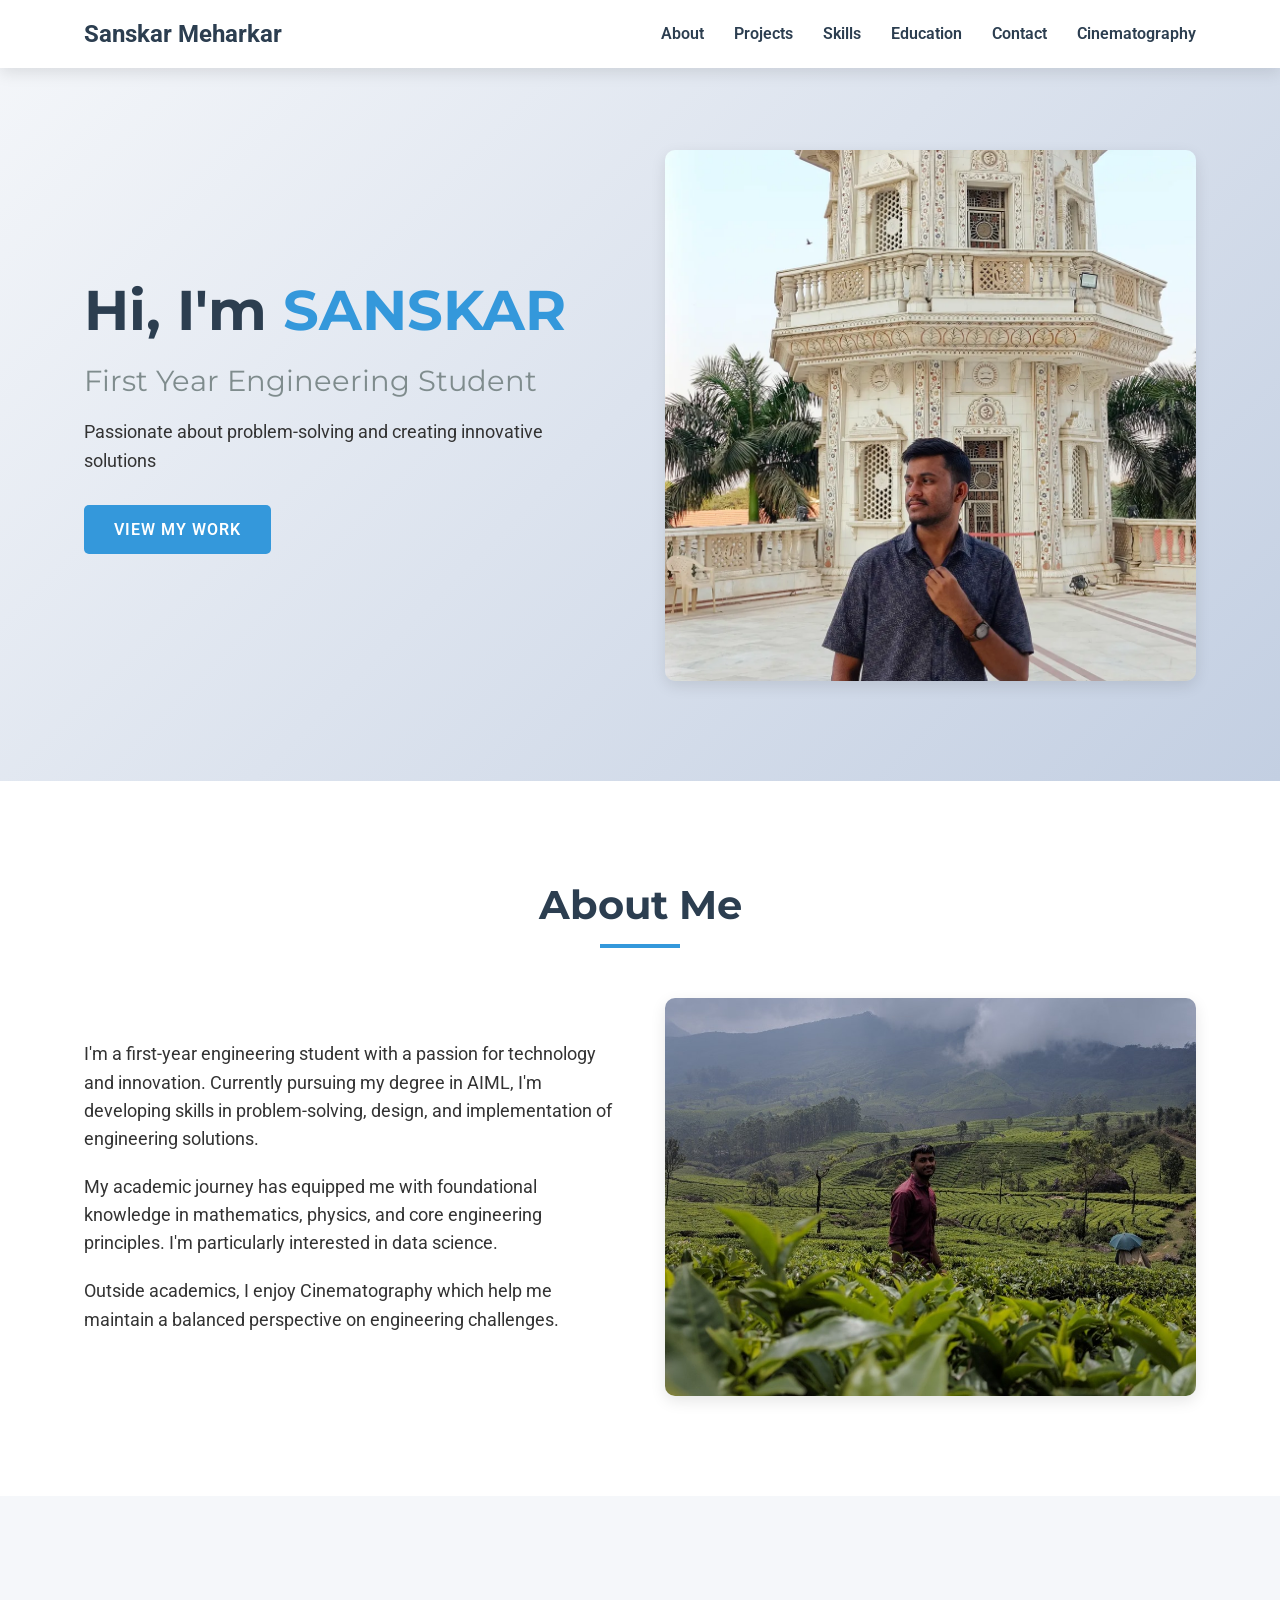
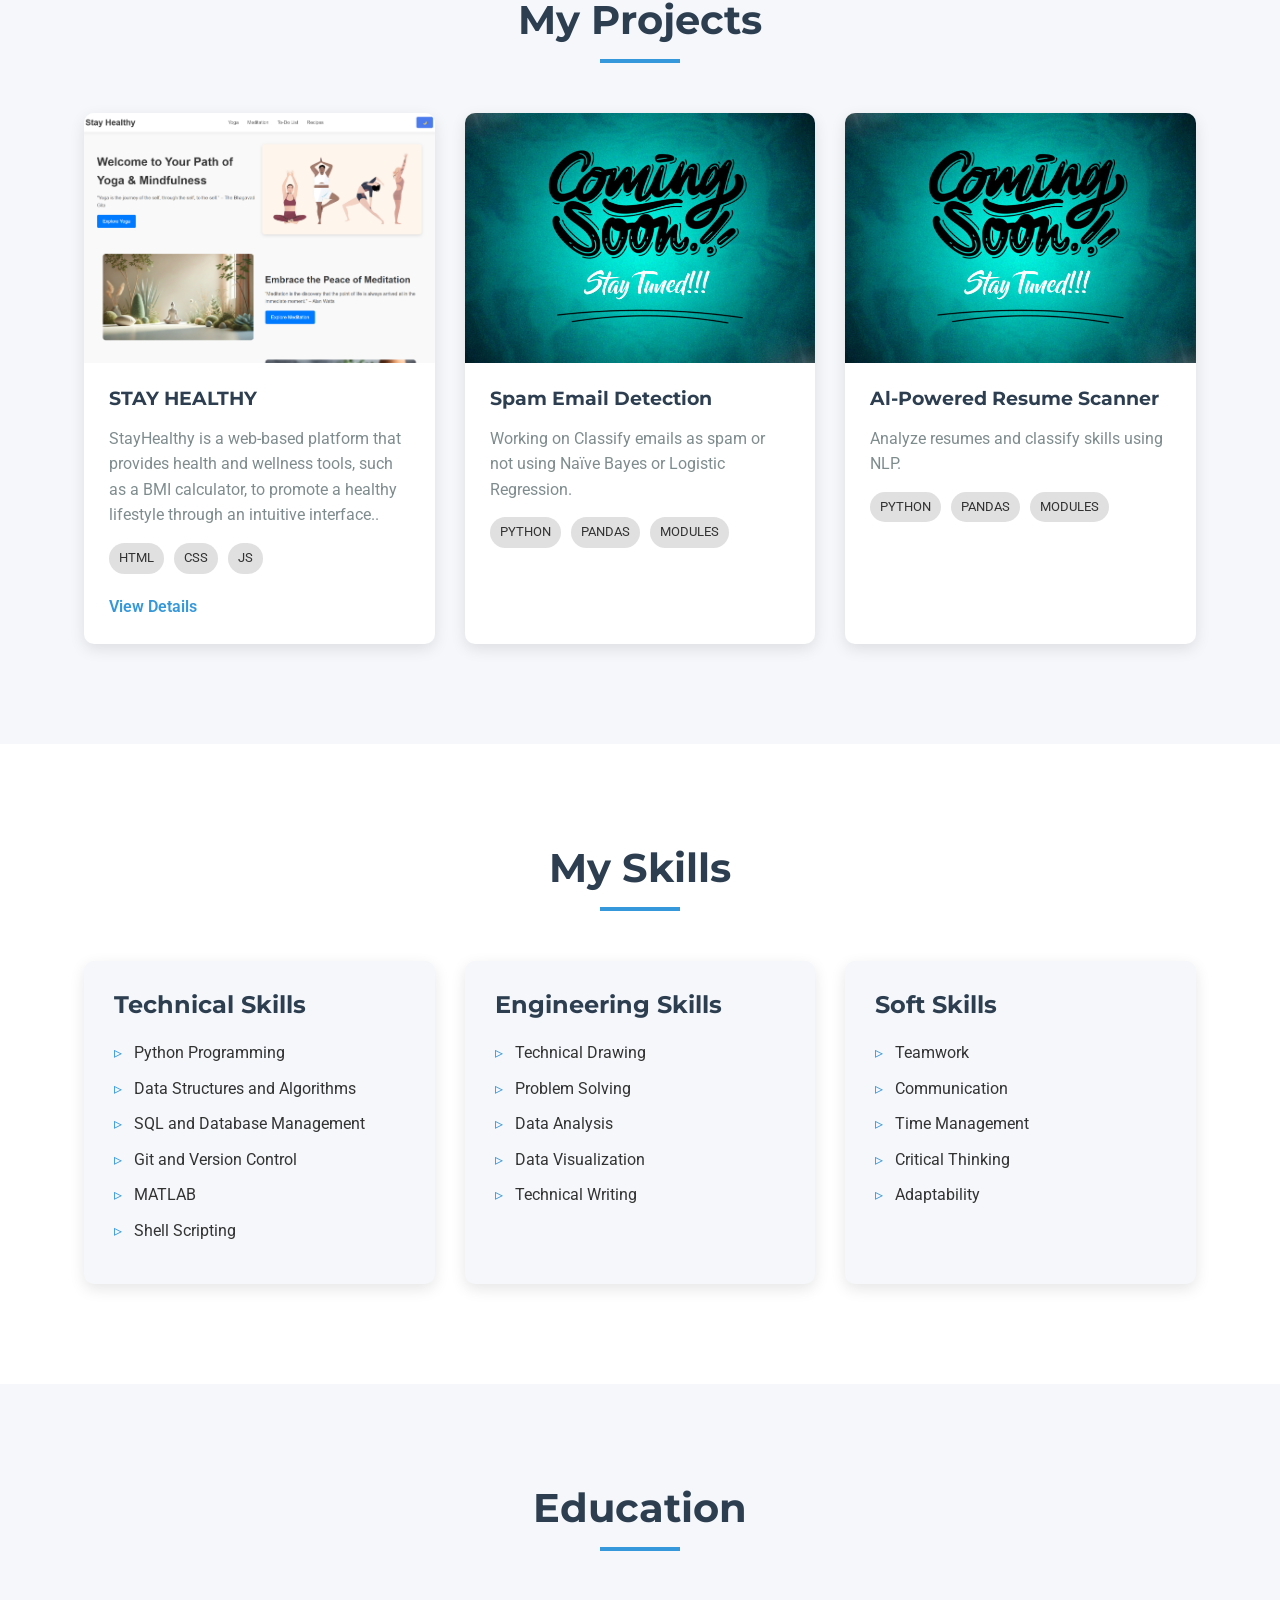
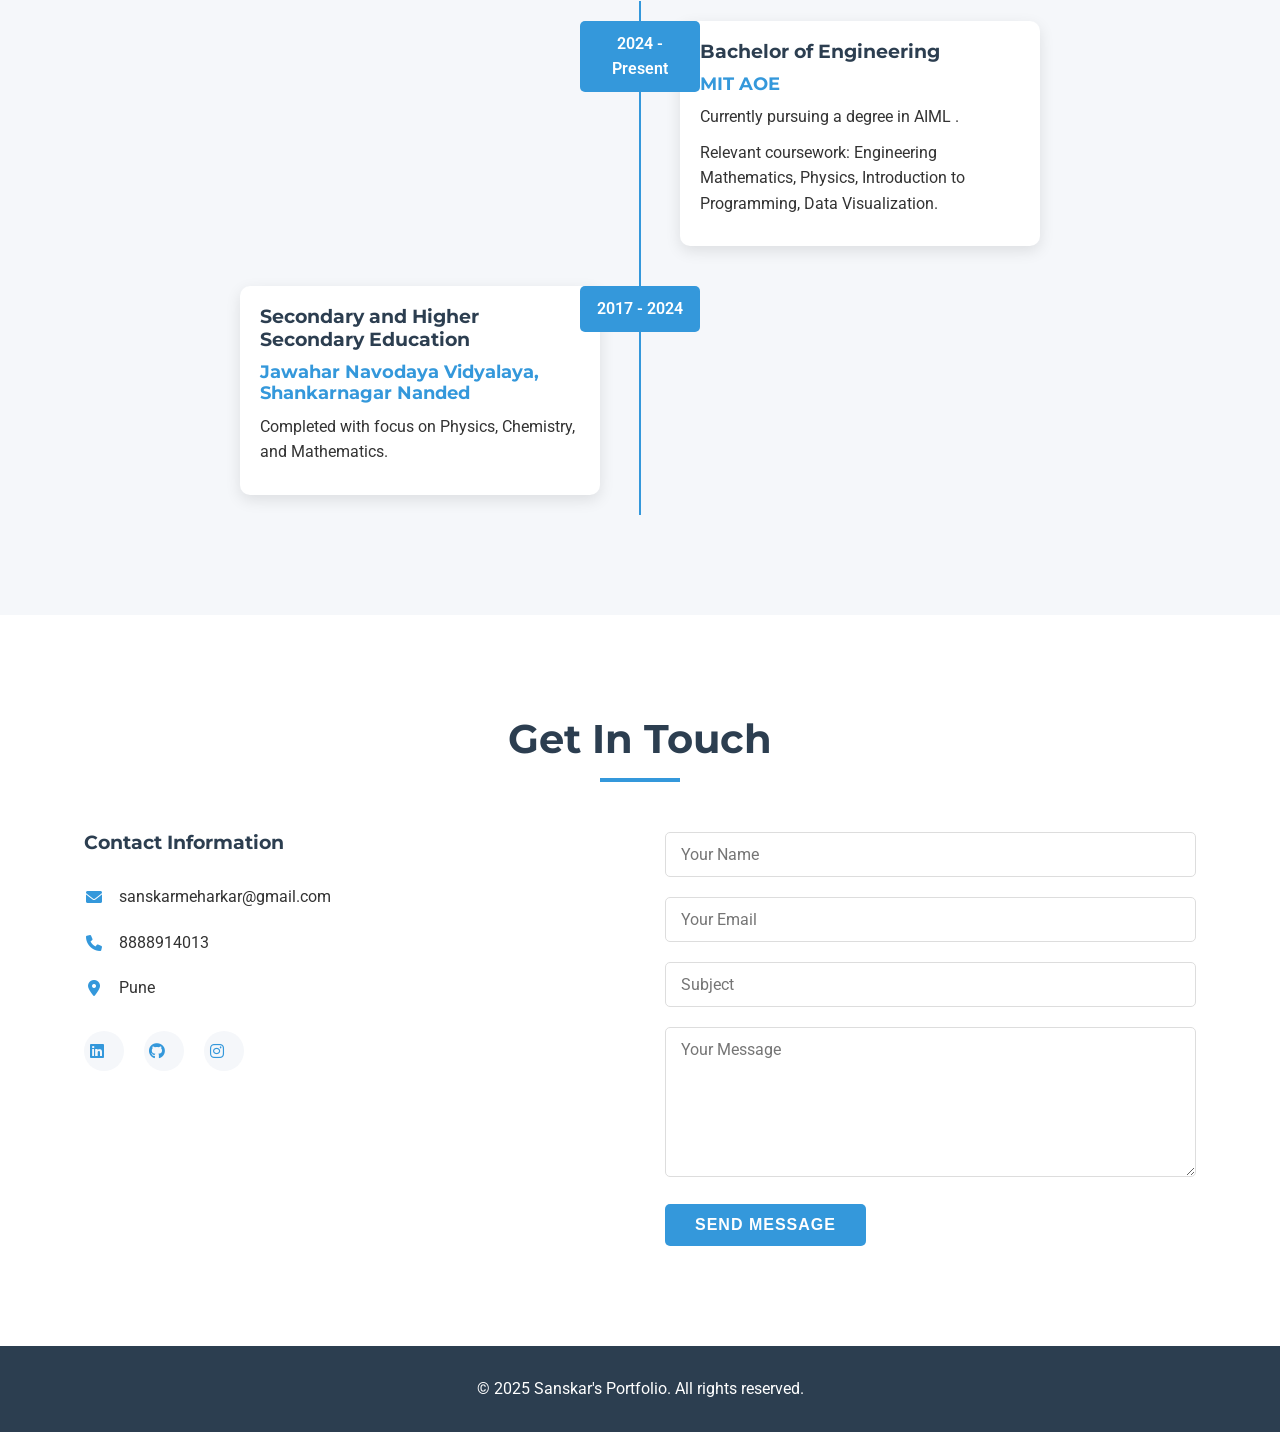
==== index.html @ 276e83aa "Add files via upload" ====
<!DOCTYPE html>
<html lang="en">
<head>
  <meta charset="UTF-8">
  <meta name="viewport" content="width=device-width, initial-scale=1.0">
  <title>Engineering Portfolio</title>
  <link rel="stylesheet" href="styles.css">
  <link href="https://fonts.googleapis.com/css2?family=Montserrat:wght@400;600;700&family=Roboto:wght@300;400;500&display=swap" rel="stylesheet">
  <link rel="stylesheet" href="https://cdnjs.cloudflare.com/ajax/libs/font-awesome/6.0.0-beta3/css/all.min.css">
</head>
<body>
  <!-- Navigation -->
  <nav>
    <div class="container">
      <a href="#" class="logo">Sanskar Meharkar</a>
      <ul class="nav-links">
        <li><a href="#about">About</a></li>
        <li><a href="#projects">Projects</a></li>
        <li><a href="#skills">Skills</a></li>
        <li><a href="#education">Education</a></li>
        <li><a href="#contact">Contact</a></li>
        <li><a href="cinematic.html">Cinematography</a></li>
      </ul>
      <div class="hamburger">
        <i class="fas fa-bars"></i>
      </div>
    </div>
  </nav>

  <!-- Hero Section -->
  <section class="hero">
    <div class="container">
      <div class="hero-content">
        <h1>Hi, I'm <span class="highlight">SANSKAR</span></h1>
        <h2>First Year Engineering Student</h2>
        <p>Passionate about problem-solving and creating innovative solutions</p>
        <a href="#projects" class="btn">View My Work</a>
      </div>
      <div class="hero-image">
        <img src="image\sanskar.webp" alt="Engineering student">
      </div>
    </div>
  </section>

  <!-- About Section -->
  <section id="about" class="about">
    <div class="container">
      <h2 class="section-title">About Me</h2>
      <div class="about-content">
        <div class="about-text">
          <p>I'm a first-year engineering student with a passion for technology and innovation. Currently pursuing my degree in AIML, I'm developing skills in problem-solving, design, and implementation of engineering solutions.</p>
          <p>My academic journey has equipped me with foundational knowledge in mathematics, physics, and core engineering principles. I'm particularly interested in data science.</p>
          <p>Outside academics, I enjoy Cinematography which help me maintain a balanced perspective on engineering challenges.</p>
        </div>
        <div class="about-image">
          <img src="image\WhatsApp Image 2025-03-27 at 23.03.26_1d27948b.jpg" alt="About me">
        </div>
      </div>
    </div>
  </section>

  <!-- Projects Section -->
  <section id="projects" class="projects">
    <div class="container">
      <h2 class="section-title">My Projects</h2>
      <div class="projects-grid">
        <!-- Project 1 -->
        <div class="project-card">
          <div class="project-image">
            <img src="image\stayhealthy.png" alt="Project 1">
          </div>
          <div class="project-info">
            <h3>STAY HEALTHY</h3>
            <p>StayHealthy is a web-based platform that provides health and wellness tools, such as a BMI calculator, to promote a healthy lifestyle through an intuitive interface..</p>
            <div class="project-tags">
              <span>HTML</span>
              <span>CSS</span>
              <span>JS</span>
            </div>
            <a href="https://stayhealthy-1aw.pages.dev/" class="project-link">View Details</a>
          </div>
        </div>

        <!-- Project 2 -->
        <div class="project-card">
          <div class="project-image">
            <img src="image/coomingsoon.png" alt="Project 2">
          </div>
          <div class="project-info">
            <h3>Spam Email Detection</h3>
            <p>Working on Classify emails as spam or not using Naïve Bayes or Logistic Regression.</p>
            <div class="project-tags">
              <span>PYTHON</span>
              <span>PANDAS</span>
              <span>MODULES</span>
            </div>
            <!-- <a href="#" class="project-link">View Details</a> -->
          </div>
        </div>

        <!-- Project 3 -->
        <div class="project-card">
          <div class="project-image">
            <img src="image/coomingsoon.png" alt="Project 3">
          </div>
          <div class="project-info">
            <h3>Al-Powered Resume Scanner</h3>
            <p>Analyze resumes and classify skills using NLP.</p>
            <div class="project-tags">
              <span>PYTHON</span>
              <span>PANDAS</span>
              <span>MODULES</span>
            </div>
            <!-- <a href="#" class="project-link">View Details</a> -->
          </div>
        </div>
      </div>
    </div>
  </section>

  <!-- Skills Section -->
  <section id="skills" class="skills">
    <div class="container">
      <h2 class="section-title">My Skills</h2>
      <div class="skills-container">
        <div class="skill-category">
          <h3>Technical Skills</h3>
          <ul>
            <li>Python Programming </li>
            <li>Data Structures and Algorithms</li>
            <li>SQL and Database Management</li>
            <li>Git and Version Control</li>
            <li>MATLAB</li>
            <li>Shell Scripting</li>
          </ul>
        </div>
        <div class="skill-category">
          <h3>Engineering Skills</h3>
          <ul>
            <li>Technical Drawing</li>
            <li>Problem Solving</li>
            <li>Data Analysis</li>
            <li>Data Visualization</li>
            <li>Technical Writing</li>
          </ul>
        </div>
        <div class="skill-category">
          <h3>Soft Skills</h3>
          <ul>
            <li>Teamwork</li>
            <li>Communication</li>
            <li>Time Management</li>
            <li>Critical Thinking</li>
            <li>Adaptability</li>
          </ul>
        </div>
      </div>
    </div>
  </section>

  <!-- Education Section -->
  <section id="education" class="education">
    <div class="container">
      <h2 class="section-title">Education</h2>
      <div class="timeline">
        <div class="timeline-item">
          <div class="timeline-date">2024 - Present</div>
          <div class="timeline-content">
            <h3>Bachelor of Engineering</h3>
            <h4>MIT AOE </h4>
            <p>Currently pursuing a degree in AIML .</p>
            <p>Relevant coursework: Engineering Mathematics, Physics, Introduction to Programming, Data Visualization.</p>
          </div>
        </div>
        <div class="timeline-item">
          <div class="timeline-date">2017 - 2024</div>
          <div class="timeline-content">
            <h3>Secondary and Higher Secondary Education</h3>
            <h4>Jawahar Navodaya Vidyalaya, Shankarnagar Nanded</h4>
            <p>Completed with focus on Physics, Chemistry, and Mathematics.</p>
            
          </div>
        </div>
      </div>
    </div>
  </section>

  <!-- Contact Section -->
  <section id="contact" class="contact">
    <div class="container">
      <h2 class="section-title">Get In Touch</h2>
      <div class="contact-content">
        <div class="contact-info">
          <h3>Contact Information</h3>
          <p><i class="fas fa-envelope"></i> sanskarmeharkar@gmail.com</p>
          <p><i class="fas fa-phone"></i> 8888914013</p>
          <p><i class="fas fa-map-marker-alt"></i> Pune</p>
          <div class="social-links">
            <a href="https://www.linkedin.com/in/sanskar-meharkar-02475b344/"><i class="fab fa-linkedin"></i></a>
            <a href="https://github.com/Sanskarmeharkar"><i class="fab fa-github"></i></a>
            <a href="https://www.instagram.com/srmeharkar/"><i class="fab fa-instagram"></i></a>
          </div>
        </div>
        <form class="contact-form">
          <div class="form-group">
            <input type="text" placeholder="Your Name" required>
          </div>
          <div class="form-group">
            <input type="email" placeholder="Your Email" required>
          </div>
          <div class="form-group">
            <input type="text" placeholder="Subject">
          </div>
          <div class="form-group">
            <textarea placeholder="Your Message" required></textarea>
          </div>
          <button type="submit" class="btn">Send Message</button>
        </form>
      </div>
    </div>
  </section>

  <!-- Footer -->
  <footer>
    <div class="container">
      <p>&copy; 2025 Sanskar's Portfolio. All rights reserved.</p>
    </div>
  </footer>

  <!-- Scripts -->
  <script>
    // Mobile menu toggle
    const hamburger = document.querySelector('.hamburger');
    const navLinks = document.querySelector('.nav-links');
    
    hamburger.addEventListener('click', () => {
      navLinks.classList.toggle('active');
    });

    // Smooth scrolling for navigation links
    document.querySelectorAll('a[href^="#"]').forEach(anchor => {
      anchor.addEventListener('click', function(e) {
        e.preventDefault();
        document.querySelector(this.getAttribute('href')).scrollIntoView({
          behavior: 'smooth'
        });
        navLinks.classList.remove('active');
      });
    });
  </script>
</body>
</html>
---- styles.css ----
/* General Styles */
:root {
    --primary-color: #3498db;
    --secondary-color: #2c3e50;
    --accent-color: #e74c3c;
    --light-color: #ecf0f1;
    --dark-color: #2c3e50;
    --text-color: #333;
    --text-light: #7f8c8d;
    --shadow: 0 5px 15px rgba(0, 0, 0, 0.1);
    --transition: all 0.3s ease;
  }
  
  * {
    margin: 0;
    padding: 0;
    box-sizing: border-box;
  }
  
  body {
    font-family: 'Roboto', sans-serif;
    line-height: 1.6;
    color: var(--text-color);
    background-color: #f9f9f9;
  }
  
  h1, h2, h3, h4 {
    font-family: 'Montserrat', sans-serif;
    font-weight: 700;
    line-height: 1.2;
  }
  
  a {
    text-decoration: none;
    color: var(--primary-color);
    transition: var(--transition);
  }
  
  a:hover {
    color: var(--accent-color);
  }
  
  img {
    max-width: 100%;
    height: auto;
  }
  
  ul {
    list-style: none;
  }
  
  .container {
    width: 90%;
    max-width: 1200px;
    margin: 0 auto;
    padding: 0 20px;
  }
  
  .section-title {
    text-align: center;
    margin-bottom: 50px;
    font-size: 2.5rem;
    color: var(--secondary-color);
    position: relative;
  }
  
  .section-title::after {
    content: '';
    display: block;
    width: 80px;
    height: 4px;
    background: var(--primary-color);
    margin: 15px auto;
  }
  
  .btn {
    display: inline-block;
    padding: 12px 30px;
    background: var(--primary-color);
    color: white;
    border: none;
    border-radius: 5px;
    cursor: pointer;
    font-size: 1rem;
    font-weight: 600;
    transition: var(--transition);
    text-transform: uppercase;
    letter-spacing: 1px;
  }
  
  .btn:hover {
    background: var(--accent-color);
    transform: translateY(-3px);
    box-shadow: var(--shadow);
  }
  
  .highlight {
    color: var(--primary-color);
  }
  
  /* Navigation */
  nav {
    background: white;
    box-shadow: var(--shadow);
    position: fixed;
    width: 100%;
    top: 0;
    z-index: 1000;
    padding: 15px 0;
  }
  
  nav .container {
    display: flex;
    justify-content: space-between;
    align-items: center;
  }
  
  .logo {
    font-size: 1.5rem;
    font-weight: 700;
    color: var(--secondary-color);
  }
  
  .nav-links {
    display: flex;
  }
  
  .nav-links li {
    margin-left: 30px;
  }
  
  .nav-links a {
    color: var(--dark-color);
    font-weight: 600;
    position: relative;
  }
  
  .nav-links a::after {
    content: '';
    position: absolute;
    width: 0;
    height: 2px;
    background: var(--primary-color);
    bottom: -5px;
    left: 0;
    transition: var(--transition);
  }
  
  .nav-links a:hover::after {
    width: 100%;
  }
  
  .hamburger {
    display: none;
    cursor: pointer;
    font-size: 1.5rem;
  }
  
  /* Hero Section */
  .hero {
    padding: 150px 0 100px;
    background: linear-gradient(135deg, #f5f7fa 0%, #c3cfe2 100%);
  }
  
  .hero .container {
    display: flex;
    align-items: center;
    justify-content: space-between;
  }
  
  .hero-content {
    flex: 1;
    padding-right: 50px;
  }
  
  .hero-content h1 {
    font-size: 3.5rem;
    margin-bottom: 20px;
    color: var(--secondary-color);
  }
  
  .hero-content h2 {
    font-size: 1.8rem;
    font-weight: 400;
    margin-bottom: 20px;
    color: var(--text-light);
  }
  
  .hero-content p {
    margin-bottom: 30px;
    font-size: 1.1rem;
  }
  
  .hero-image {
    flex: 1;
    border-radius: 10px;
    overflow: hidden;
    box-shadow: var(--shadow);
  }
  
  .hero-image img {
    width: 100%;
    height: auto;
    display: block;
  }
  
  /* About Section */
  .about {
    padding: 100px 0;
    background: white;
  }
  
  .about-content {
    display: flex;
    align-items: center;
    gap: 50px;
  }
  
  .about-text {
    flex: 1;
  }
  
  .about-text p {
    margin-bottom: 20px;
    font-size: 1.1rem;
  }
  
  .about-image {
    flex: 1;
    border-radius: 10px;
    overflow: hidden;
    box-shadow: var(--shadow);
  }
  
  .about-image img {
    width: 100%;
    height: auto;
    display: block;
  }
  
  /* Projects Section */
  .projects {
    padding: 100px 0;
    background: #f5f7fa;
  }
  
  .projects-grid {
    display: grid;
    grid-template-columns: repeat(auto-fill, minmax(350px, 1fr));
    gap: 30px;
  }
  
  .project-card {
    background: white;
    border-radius: 10px;
    overflow: hidden;
    box-shadow: var(--shadow);
    transition: var(--transition);
  }
  
  .project-card:hover {
    transform: translateY(-10px);
    box-shadow: 0 15px 30px rgba(0, 0, 0, 0.2);
  }
  
  .project-image {
    height: 250px;
    overflow: hidden;
  }
  
  .project-image img {
    width: 100%;
    height: 100%;
    object-fit: cover;
    transition: var(--transition);
  }
  
  .project-card:hover .project-image img {
    transform: scale(1.1);
  }
  
  .project-info {
    padding: 25px;
  }
  
  .project-info h3 {
    margin-bottom: 15px;
    color: var(--secondary-color);
  }
  
  .project-info p {
    margin-bottom: 15px;
    color: var(--text-light);
  }
  
  .project-tags {
    display: flex;
    flex-wrap: wrap;
    gap: 10px;
    margin-bottom: 20px;
  }
  
  .project-tags span {
    background: #e0e0e0;
    padding: 5px 10px;
    border-radius: 20px;
    font-size: 0.8rem;
    color: var(--text-color);
  }
  
  .project-link {
    display: inline-block;
    font-weight: 600;
    position: relative;
  }
  
  .project-link::after {
    content: '';
    position: absolute;
    width: 0;
    height: 2px;
    background: var(--primary-color);
    bottom: -5px;
    left: 0;
    transition: var(--transition);
  }
  
  .project-link:hover::after {
    width: 100%;
  }
  
  /* Skills Section */
  .skills {
    padding: 100px 0;
    background: white;
  }
  
  .skills-container {
    display: grid;
    grid-template-columns: repeat(auto-fit, minmax(300px, 1fr));
    gap: 30px;
  }
  
  .skill-category {
    background: #f5f7fa;
    padding: 30px;
    border-radius: 10px;
    box-shadow: var(--shadow);
  }
  
  .skill-category h3 {
    margin-bottom: 20px;
    color: var(--secondary-color);
    font-size: 1.5rem;
  }
  
  .skill-category ul li {
    margin-bottom: 10px;
    padding-left: 20px;
    position: relative;
  }
  
  .skill-category ul li::before {
    content: '▹';
    position: absolute;
    left: 0;
    color: var(--primary-color);
  }
  
  /* Education Section */
  .education {
    padding: 100px 0;
    background: #f5f7fa;
  }
  
  .timeline {
    position: relative;
    max-width: 800px;
    margin: 0 auto;
  }
  
  .timeline::before {
    content: '';
    position: absolute;
    width: 2px;
    background: var(--primary-color);
    top: 0;
    bottom: 0;
    left: 50%;
    margin-left: -1px;
  }
  
  .timeline-item {
    padding: 20px 0;
    position: relative;
  }
  
  .timeline-date {
    width: 120px;
    background: var(--primary-color);
    color: white;
    padding: 10px;
    border-radius: 5px;
    text-align: center;
    position: absolute;
    left: 50%;
    margin-left: -60px;
    top: 20px;
    font-weight: 600;
  }
  
  .timeline-content {
    width: calc(50% - 40px);
    padding: 20px;
    background: white;
    border-radius: 10px;
    box-shadow: var(--shadow);
  }
  
  .timeline-item:nth-child(odd) .timeline-content {
    margin-left: calc(50% + 40px);
  }
  
  .timeline-item:nth-child(even) .timeline-content {
    margin-right: calc(50% + 40px);
  }
  
  .timeline-content h3 {
    margin-bottom: 10px;
    color: var(--secondary-color);
  }
  
  .timeline-content h4 {
    margin-bottom: 10px;
    color: var(--primary-color);
    font-size: 1.1rem;
  }
  
  .timeline-content p {
    margin-bottom: 10px;
  }
  
  /* Contact Section */
  .contact {
    padding: 100px 0;
    background: white;
  }
  
  .contact-content {
    display: flex;
    gap: 50px;
  }
  
  .contact-info {
    flex: 1;
  }
  
  .contact-info h3 {
    margin-bottom: 30px;
    color: var(--secondary-color);
  }
  
  .contact-info p {
    margin-bottom: 20px;
    display: flex;
    align-items: center;
  }
  
  .contact-info i {
    margin-right: 15px;
    color: var(--primary-color);
    width: 20px;
    text-align: center;
  }
  
  .social-links {
    display: flex;
    gap: 20px;
    margin-top: 30px;
  }
  
  .social-links a {
    display: flex;
    align-items: center;
    justify-content: center;
    width: 40px;
    height: 40px;
    background: #f5f7fa;
    border-radius: 50%;
    color: var(--secondary-color);
    transition: var(--transition);
  }
  
  .social-links a:hover {
    background: var(--primary-color);
    color: white;
  }
  
  .contact-form {
    flex: 1;
  }
  
  .form-group {
    margin-bottom: 20px;
  }
  
  .form-group input,
  .form-group textarea {
    width: 100%;
    padding: 12px 15px;
    border: 1px solid #ddd;
    border-radius: 5px;
    font-family: 'Roboto', sans-serif;
    font-size: 1rem;
    transition: var(--transition);
  }
  
  .form-group input:focus,
  .form-group textarea:focus {
    outline: none;
    border-color: var(--primary-color);
    box-shadow: 0 0 0 2px rgba(52, 152, 219, 0.2);
  }
  
  .form-group textarea {
    min-height: 150px;
    resize: vertical;
  }
  
  /* Footer */
  footer {
    background: var(--secondary-color);
    color: white;
    padding: 30px 0;
    text-align: center;
  }
  
  /* Responsive Styles */
  @media (max-width: 992px) {
    .hero .container {
      flex-direction: column;
      text-align: center;
    }
    
    .hero-content {
      padding-right: 0;
      margin-bottom: 50px;
    }
    
    .about-content {
      flex-direction: column;
    }
    
    .contact-content {
      flex-direction: column;
    }
    
    .timeline::before {
      left: 30px;
    }
    
    .timeline-date {
      left: 30px;
      margin-left: 0;
    }
    
    .timeline-content {
      width: calc(100% - 90px);
      margin-left: 90px !important;
    }
  }
  
  @media (max-width: 768px) {
    .nav-links {
      position: fixed;
      top: 80px;
      left: -100%;
      width: 100%;
      height: calc(100vh - 80px);
      background: white;
      flex-direction: column;
      align-items: center;
      justify-content: center;
      transition: var(--transition);
    }
    
    .nav-links.active {
      left: 0;
    }
    
    .nav-links li {
      margin: 15px 0;
    }
    
    .hamburger {
      display: block;
    }
    
    .section-title {
      font-size: 2rem;
    }
    
    .hero-content h1 {
      font-size: 2.5rem;
    }
    
    .hero-content h2 {
      font-size: 1.5rem;
    }
    
    .projects-grid {
      grid-template-columns: 1fr;
    }
    
    .skills-container {
      grid-template-columns: 1fr;
    }
  }
  
  @media (max-width: 576px) {
    .hero-content h1 {
      font-size: 2rem;
    }
    
    .hero-content h2 {
      font-size: 1.2rem;
    }
    
    .btn {
      padding: 10px 20px;
    }
  }
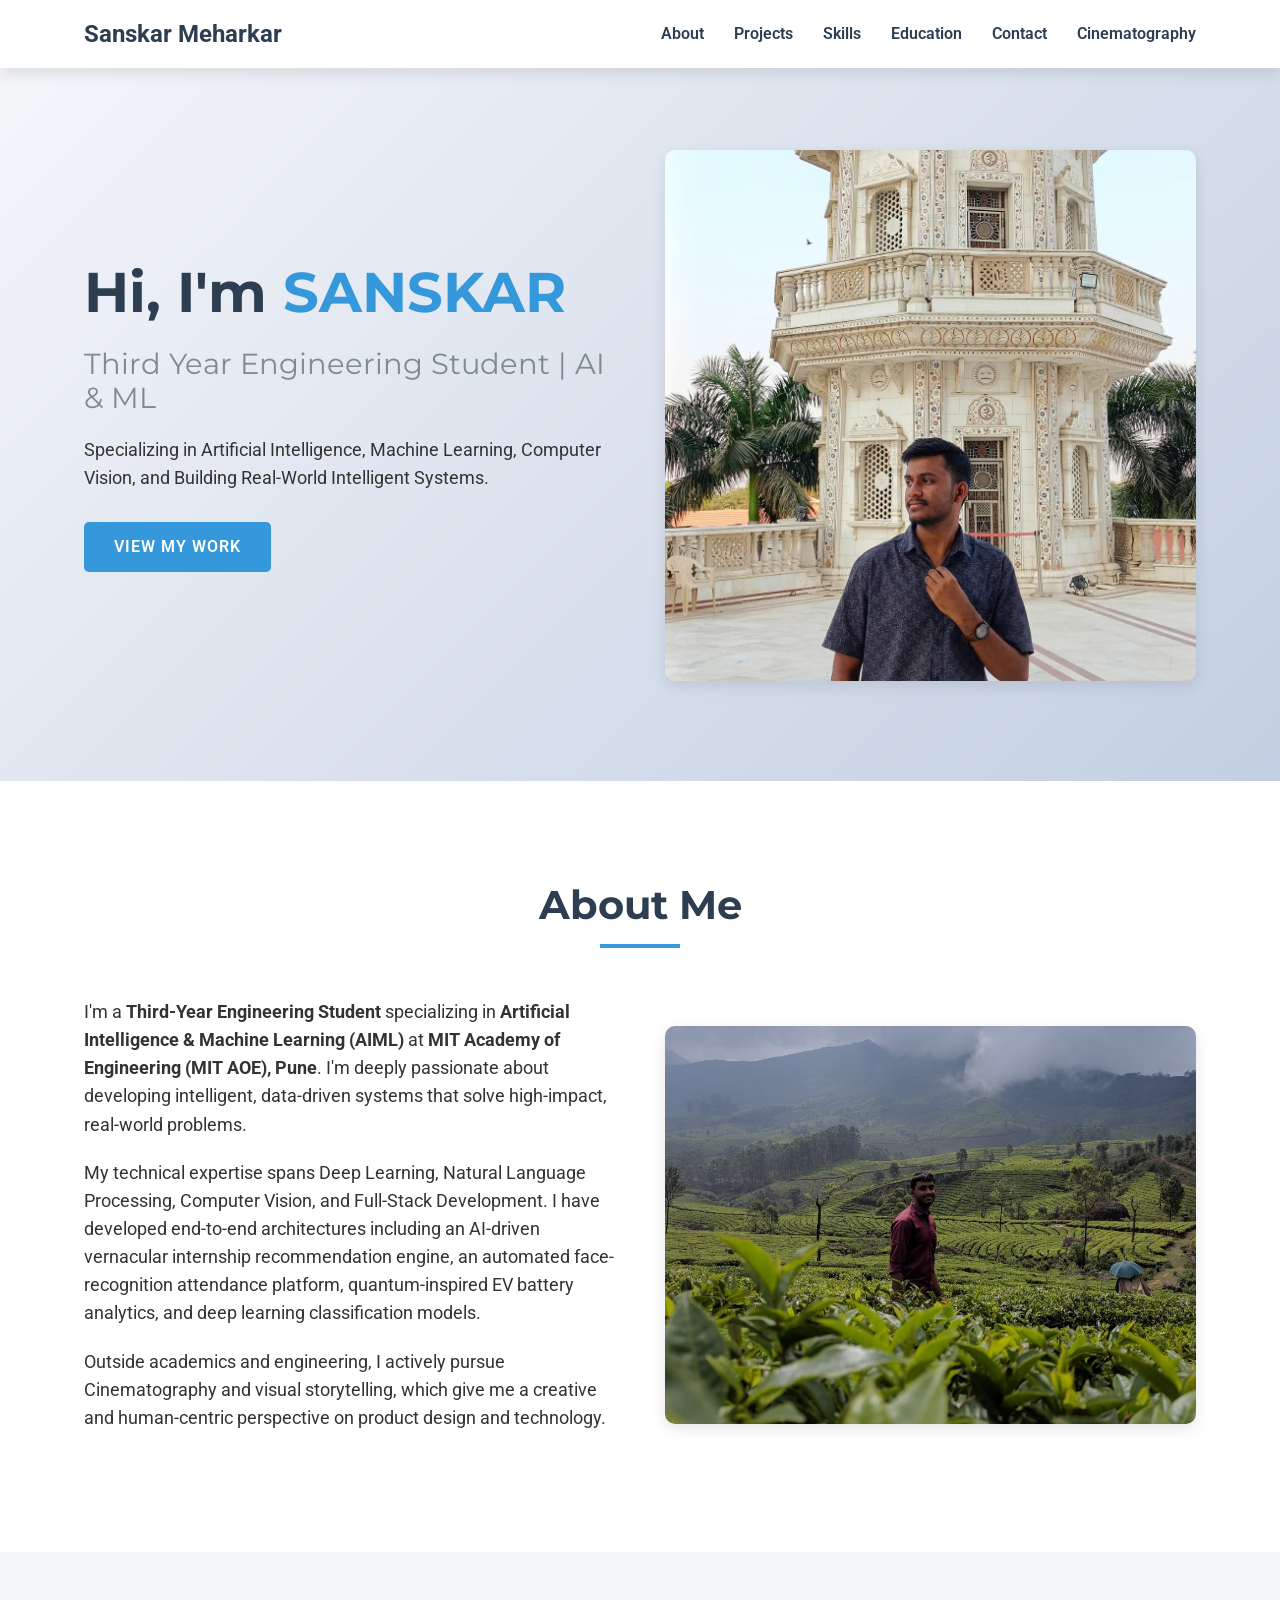
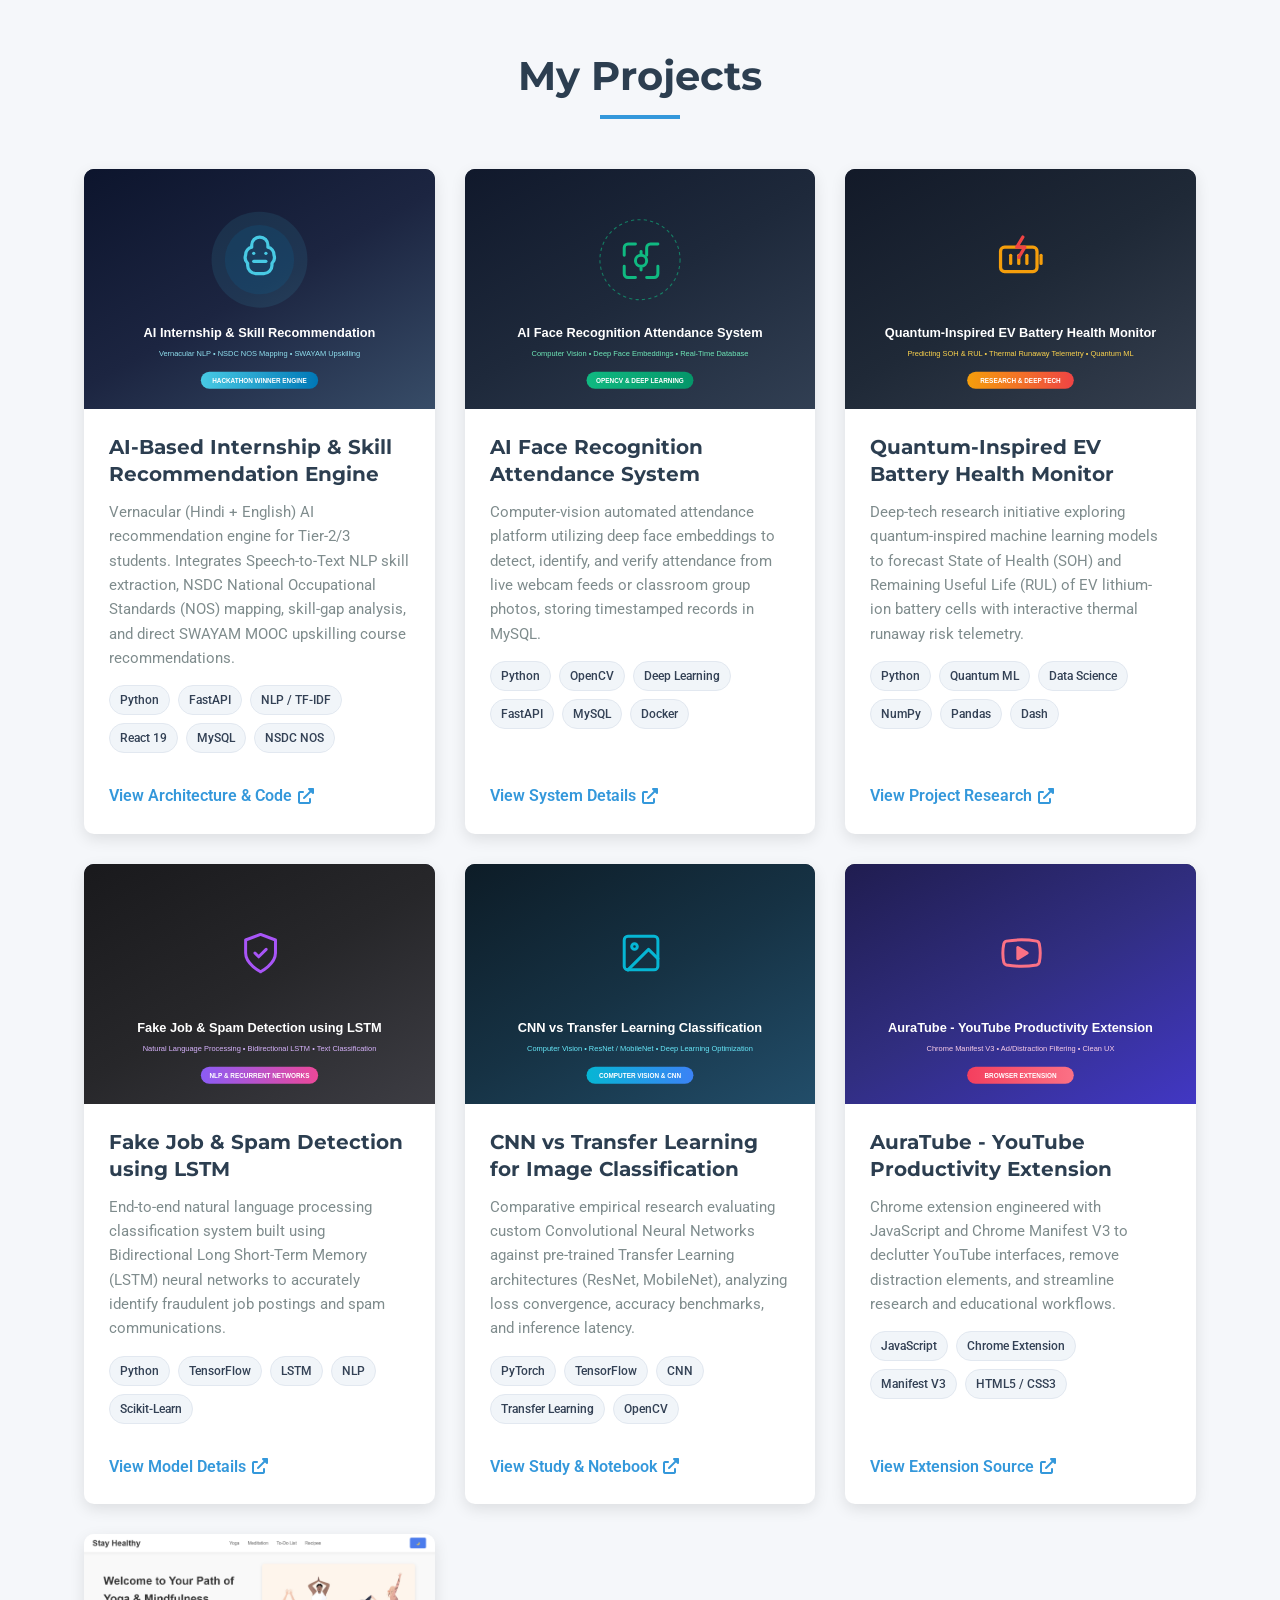
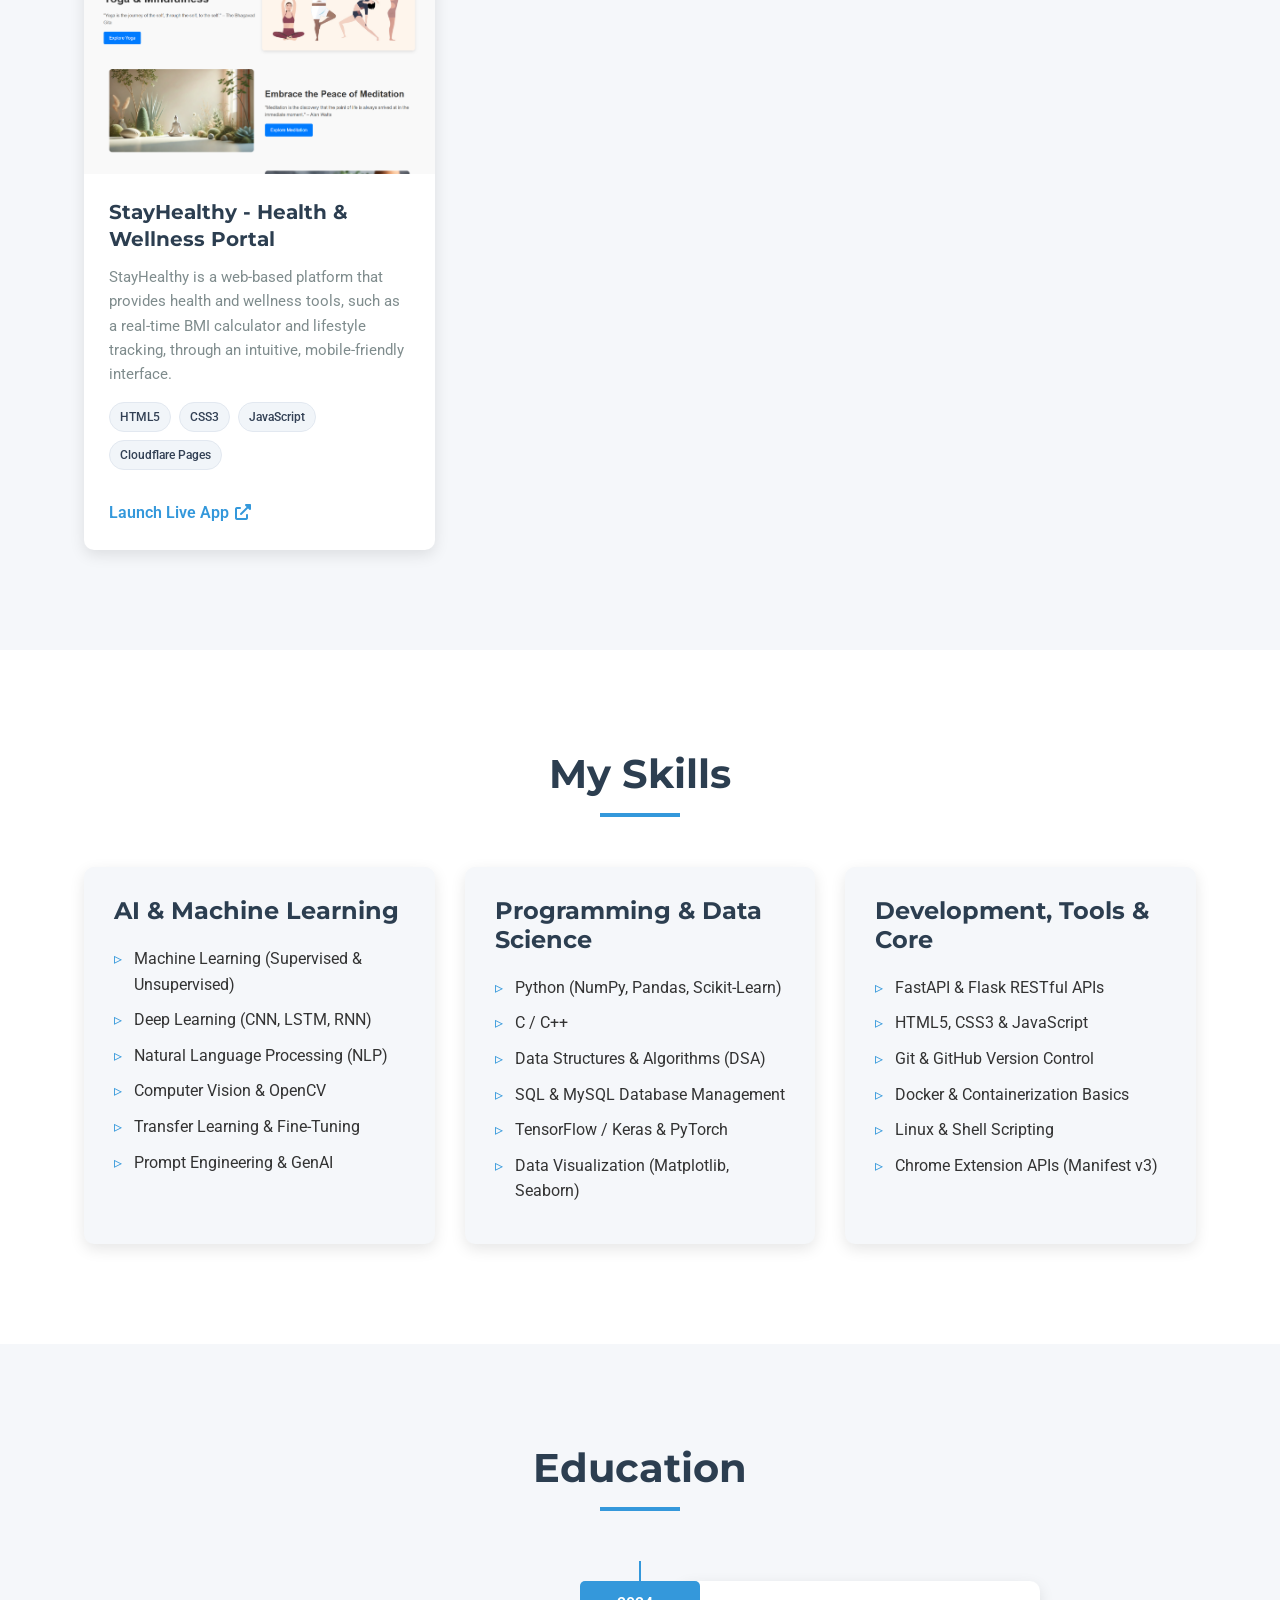
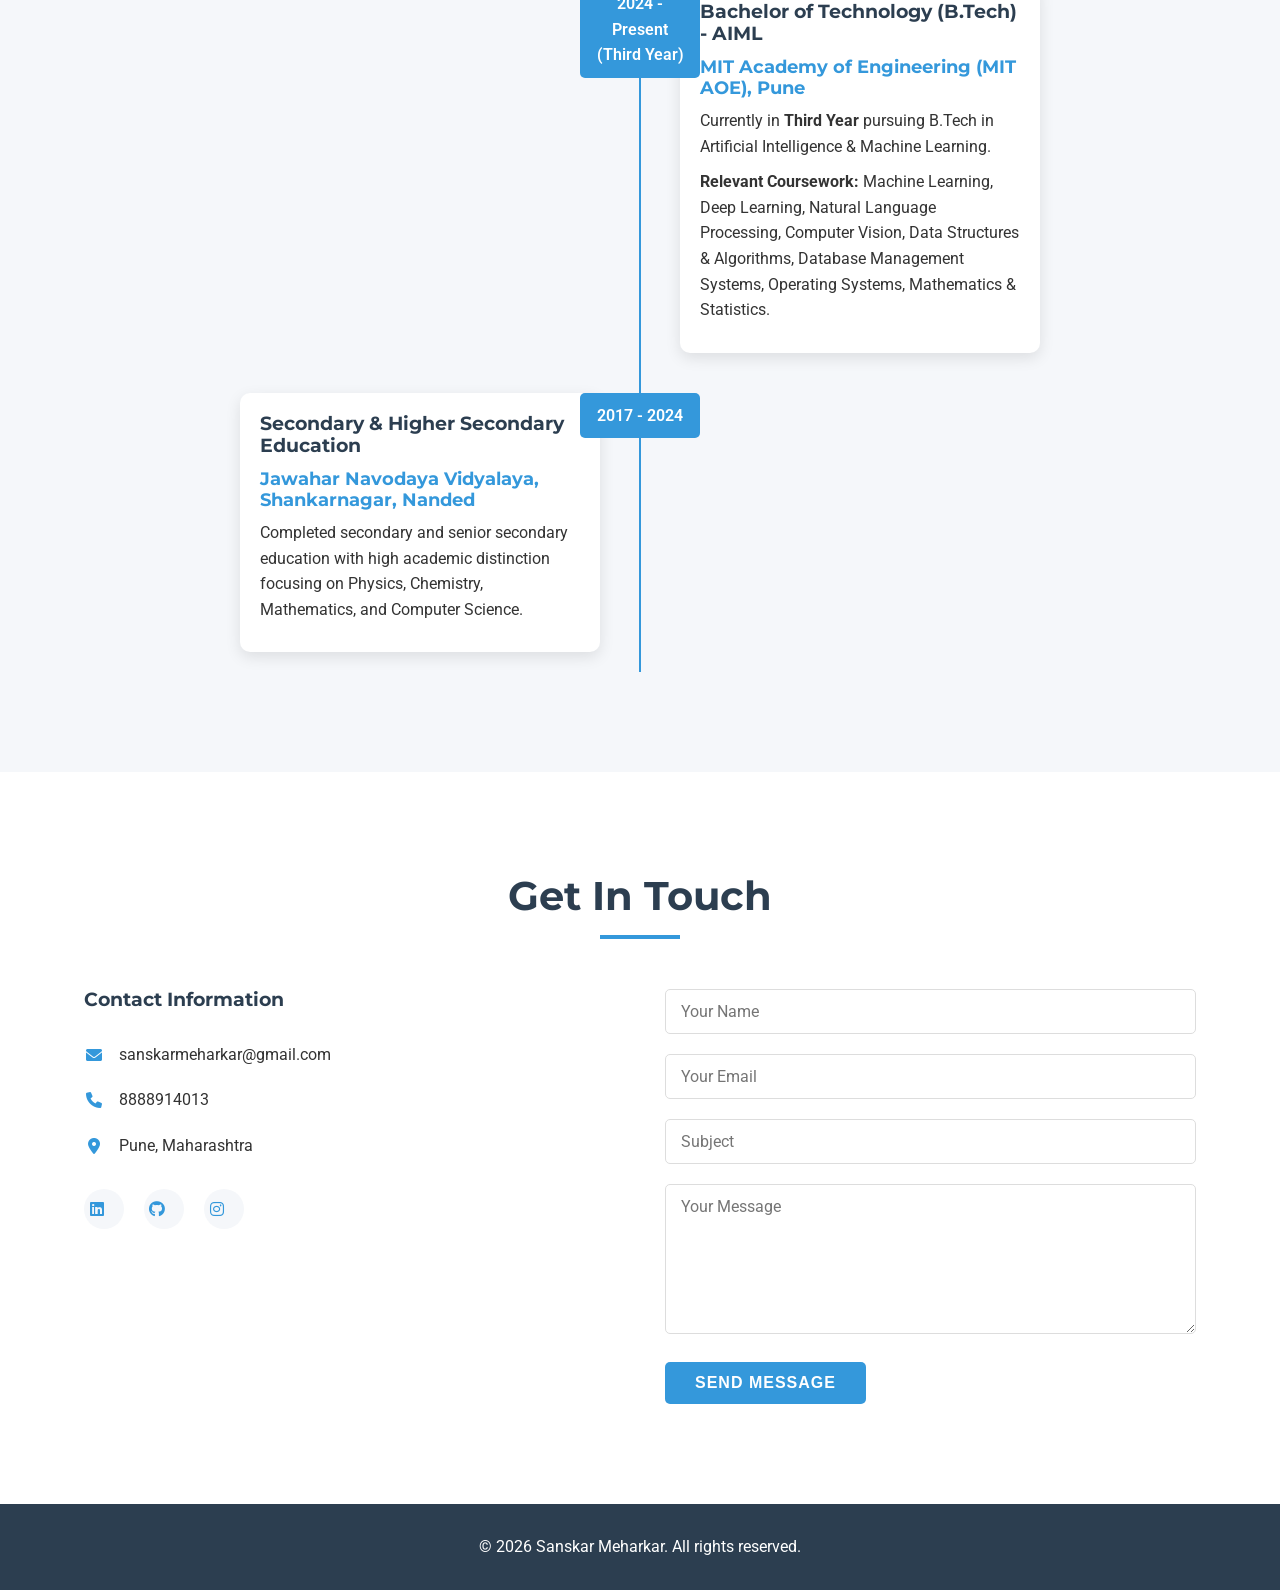
==== commit 531aacc1: "Update portfolio to Third Year AIML student and add 7 full-stack & AI/ML projects" ====
--- a/index.html
+++ b/index.html
@@ -3,7 +3,7 @@
 <head>
   <meta charset="UTF-8">
   <meta name="viewport" content="width=device-width, initial-scale=1.0">
-  <title>Engineering Portfolio</title>
+  <title>Sanskar Meharkar | AI &amp; ML Engineering Portfolio</title>
   <link rel="stylesheet" href="styles.css">
   <link href="https://fonts.googleapis.com/css2?family=Montserrat:wght@400;600;700&family=Roboto:wght@300;400;500&display=swap" rel="stylesheet">
   <link rel="stylesheet" href="https://cdnjs.cloudflare.com/ajax/libs/font-awesome/6.0.0-beta3/css/all.min.css">
@@ -32,8 +32,8 @@
     <div class="container">
       <div class="hero-content">
         <h1>Hi, I'm <span class="highlight">SANSKAR</span></h1>
-        <h2>First Year Engineering Student</h2>
-        <p>Passionate about problem-solving and creating innovative solutions</p>
+        <h2>Third Year Engineering Student | AI &amp; ML</h2>
+        <p>Specializing in Artificial Intelligence, Machine Learning, Computer Vision, and Building Real-World Intelligent Systems.</p>
         <a href="#projects" class="btn">View My Work</a>
       </div>
       <div class="hero-image">
@@ -48,9 +48,9 @@
       <h2 class="section-title">About Me</h2>
       <div class="about-content">
         <div class="about-text">
-          <p>I'm a first-year engineering student with a passion for technology and innovation. Currently pursuing my degree in AIML, I'm developing skills in problem-solving, design, and implementation of engineering solutions.</p>
-          <p>My academic journey has equipped me with foundational knowledge in mathematics, physics, and core engineering principles. I'm particularly interested in data science.</p>
-          <p>Outside academics, I enjoy Cinematography which help me maintain a balanced perspective on engineering challenges.</p>
+          <p>I'm a <strong>Third-Year Engineering Student</strong> specializing in <strong>Artificial Intelligence &amp; Machine Learning (AIML)</strong> at <strong>MIT Academy of Engineering (MIT AOE), Pune</strong>. I'm deeply passionate about developing intelligent, data-driven systems that solve high-impact, real-world problems.</p>
+          <p>My technical expertise spans Deep Learning, Natural Language Processing, Computer Vision, and Full-Stack Development. I have developed end-to-end architectures including an AI-driven vernacular internship recommendation engine, an automated face-recognition attendance platform, quantum-inspired EV battery analytics, and deep learning classification models.</p>
+          <p>Outside academics and engineering, I actively pursue Cinematography and visual storytelling, which give me a creative and human-centric perspective on product design and technology.</p>
         </div>
         <div class="about-image">
           <img src="image\WhatsApp Image 2025-03-27 at 23.03.26_1d27948b.jpg" alt="About me">
@@ -64,54 +64,137 @@
     <div class="container">
       <h2 class="section-title">My Projects</h2>
       <div class="projects-grid">
-        <!-- Project 1 -->
-        <div class="project-card">
-          <div class="project-image">
-            <img src="image\stayhealthy.png" alt="Project 1">
-          </div>
-          <div class="project-info">
-            <h3>STAY HEALTHY</h3>
-            <p>StayHealthy is a web-based platform that provides health and wellness tools, such as a BMI calculator, to promote a healthy lifestyle through an intuitive interface..</p>
-            <div class="project-tags">
-              <span>HTML</span>
-              <span>CSS</span>
-              <span>JS</span>
-            </div>
-            <a href="https://stayhealthy-1aw.pages.dev/" class="project-link">View Details</a>
-          </div>
-        </div>
-
-        <!-- Project 2 -->
-        <div class="project-card">
-          <div class="project-image">
-            <img src="image/coomingsoon.png" alt="Project 2">
-          </div>
-          <div class="project-info">
-            <h3>Spam Email Detection</h3>
-            <p>Working on Classify emails as spam or not using Naïve Bayes or Logistic Regression.</p>
-            <div class="project-tags">
-              <span>PYTHON</span>
-              <span>PANDAS</span>
-              <span>MODULES</span>
-            </div>
-            <!-- <a href="#" class="project-link">View Details</a> -->
-          </div>
-        </div>
-
-        <!-- Project 3 -->
-        <div class="project-card">
-          <div class="project-image">
-            <img src="image/coomingsoon.png" alt="Project 3">
-          </div>
-          <div class="project-info">
-            <h3>Al-Powered Resume Scanner</h3>
-            <p>Analyze resumes and classify skills using NLP.</p>
-            <div class="project-tags">
-              <span>PYTHON</span>
-              <span>PANDAS</span>
-              <span>MODULES</span>
-            </div>
-            <!-- <a href="#" class="project-link">View Details</a> -->
+        <!-- Project 1: Vernacular AI Recommendation Engine -->
+        <div class="project-card">
+          <div class="project-image">
+            <img src="image/rec_engine.svg" alt="AI Internship Recommendation Engine">
+          </div>
+          <div class="project-info">
+            <h3>AI-Based Internship &amp; Skill Recommendation Engine</h3>
+            <p>Vernacular (Hindi + English) AI recommendation engine for Tier-2/3 students. Integrates Speech-to-Text NLP skill extraction, NSDC National Occupational Standards (NOS) mapping, skill-gap analysis, and direct SWAYAM MOOC upskilling course recommendations.</p>
+            <div class="project-tags">
+              <span>Python</span>
+              <span>FastAPI</span>
+              <span>NLP / TF-IDF</span>
+              <span>React 19</span>
+              <span>MySQL</span>
+              <span>NSDC NOS</span>
+            </div>
+            <a href="https://github.com/Sanskarmeharkar" target="_blank" class="project-link">View Architecture &amp; Code <i class="fas fa-external-link-alt"></i></a>
+          </div>
+        </div>
+
+        <!-- Project 2: AI Face Recognition Attendance System -->
+        <div class="project-card">
+          <div class="project-image">
+            <img src="image/face_attendance.svg" alt="AI Face Recognition Attendance System">
+          </div>
+          <div class="project-info">
+            <h3>AI Face Recognition Attendance System</h3>
+            <p>Computer-vision automated attendance platform utilizing deep face embeddings to detect, identify, and verify attendance from live webcam feeds or classroom group photos, storing timestamped records in MySQL.</p>
+            <div class="project-tags">
+              <span>Python</span>
+              <span>OpenCV</span>
+              <span>Deep Learning</span>
+              <span>FastAPI</span>
+              <span>MySQL</span>
+              <span>Docker</span>
+            </div>
+            <a href="https://github.com/Sanskarmeharkar" target="_blank" class="project-link">View System Details <i class="fas fa-external-link-alt"></i></a>
+          </div>
+        </div>
+
+        <!-- Project 3: Quantum EV Battery Health Monitor -->
+        <div class="project-card">
+          <div class="project-image">
+            <img src="image/ev_battery.svg" alt="Quantum EV Battery Health Monitor">
+          </div>
+          <div class="project-info">
+            <h3>Quantum-Inspired EV Battery Health Monitor</h3>
+            <p>Deep-tech research initiative exploring quantum-inspired machine learning models to forecast State of Health (SOH) and Remaining Useful Life (RUL) of EV lithium-ion battery cells with interactive thermal runaway risk telemetry.</p>
+            <div class="project-tags">
+              <span>Python</span>
+              <span>Quantum ML</span>
+              <span>Data Science</span>
+              <span>NumPy</span>
+              <span>Pandas</span>
+              <span>Dash</span>
+            </div>
+            <a href="https://github.com/Sanskarmeharkar" target="_blank" class="project-link">View Project Research <i class="fas fa-external-link-alt"></i></a>
+          </div>
+        </div>
+
+        <!-- Project 4: Fake Job & Spam Detection using LSTM -->
+        <div class="project-card">
+          <div class="project-image">
+            <img src="image/fake_jobs.svg" alt="Fake Job Detection using LSTM">
+          </div>
+          <div class="project-info">
+            <h3>Fake Job &amp; Spam Detection using LSTM</h3>
+            <p>End-to-end natural language processing classification system built using Bidirectional Long Short-Term Memory (LSTM) neural networks to accurately identify fraudulent job postings and spam communications.</p>
+            <div class="project-tags">
+              <span>Python</span>
+              <span>TensorFlow</span>
+              <span>LSTM</span>
+              <span>NLP</span>
+              <span>Scikit-Learn</span>
+            </div>
+            <a href="https://github.com/Sanskarmeharkar" target="_blank" class="project-link">View Model Details <i class="fas fa-external-link-alt"></i></a>
+          </div>
+        </div>
+
+        <!-- Project 5: CNN vs Transfer Learning Image Classification -->
+        <div class="project-card">
+          <div class="project-image">
+            <img src="image/cnn_transfer.svg" alt="CNN vs Transfer Learning Image Classification">
+          </div>
+          <div class="project-info">
+            <h3>CNN vs Transfer Learning for Image Classification</h3>
+            <p>Comparative empirical research evaluating custom Convolutional Neural Networks against pre-trained Transfer Learning architectures (ResNet, MobileNet), analyzing loss convergence, accuracy benchmarks, and inference latency.</p>
+            <div class="project-tags">
+              <span>PyTorch</span>
+              <span>TensorFlow</span>
+              <span>CNN</span>
+              <span>Transfer Learning</span>
+              <span>OpenCV</span>
+            </div>
+            <a href="https://github.com/Sanskarmeharkar" target="_blank" class="project-link">View Study &amp; Notebook <i class="fas fa-external-link-alt"></i></a>
+          </div>
+        </div>
+
+        <!-- Project 6: AuraTube Chrome Extension -->
+        <div class="project-card">
+          <div class="project-image">
+            <img src="image/auratube.svg" alt="AuraTube Chrome Extension">
+          </div>
+          <div class="project-info">
+            <h3>AuraTube - YouTube Productivity Extension</h3>
+            <p>Chrome extension engineered with JavaScript and Chrome Manifest V3 to declutter YouTube interfaces, remove distraction elements, and streamline research and educational workflows.</p>
+            <div class="project-tags">
+              <span>JavaScript</span>
+              <span>Chrome Extension</span>
+              <span>Manifest V3</span>
+              <span>HTML5 / CSS3</span>
+            </div>
+            <a href="https://github.com/Sanskarmeharkar" target="_blank" class="project-link">View Extension Source <i class="fas fa-external-link-alt"></i></a>
+          </div>
+        </div>
+
+        <!-- Project 7: StayHealthy -->
+        <div class="project-card">
+          <div class="project-image">
+            <img src="image/stayhealthy.png" alt="StayHealthy Project">
+          </div>
+          <div class="project-info">
+            <h3>StayHealthy - Health &amp; Wellness Portal</h3>
+            <p>StayHealthy is a web-based platform that provides health and wellness tools, such as a real-time BMI calculator and lifestyle tracking, through an intuitive, mobile-friendly interface.</p>
+            <div class="project-tags">
+              <span>HTML5</span>
+              <span>CSS3</span>
+              <span>JavaScript</span>
+              <span>Cloudflare Pages</span>
+            </div>
+            <a href="https://stayhealthy-1aw.pages.dev/" target="_blank" class="project-link">Launch Live App <i class="fas fa-external-link-alt"></i></a>
           </div>
         </div>
       </div>
@@ -124,34 +207,36 @@
       <h2 class="section-title">My Skills</h2>
       <div class="skills-container">
         <div class="skill-category">
-          <h3>Technical Skills</h3>
+          <h3>AI &amp; Machine Learning</h3>
           <ul>
-            <li>Python Programming </li>
-            <li>Data Structures and Algorithms</li>
-            <li>SQL and Database Management</li>
-            <li>Git and Version Control</li>
-            <li>MATLAB</li>
-            <li>Shell Scripting</li>
+            <li>Machine Learning (Supervised &amp; Unsupervised)</li>
+            <li>Deep Learning (CNN, LSTM, RNN)</li>
+            <li>Natural Language Processing (NLP)</li>
+            <li>Computer Vision &amp; OpenCV</li>
+            <li>Transfer Learning &amp; Fine-Tuning</li>
+            <li>Prompt Engineering &amp; GenAI</li>
           </ul>
         </div>
         <div class="skill-category">
-          <h3>Engineering Skills</h3>
+          <h3>Programming &amp; Data Science</h3>
           <ul>
-            <li>Technical Drawing</li>
-            <li>Problem Solving</li>
-            <li>Data Analysis</li>
-            <li>Data Visualization</li>
-            <li>Technical Writing</li>
+            <li>Python (NumPy, Pandas, Scikit-Learn)</li>
+            <li>C / C++</li>
+            <li>Data Structures &amp; Algorithms (DSA)</li>
+            <li>SQL &amp; MySQL Database Management</li>
+            <li>TensorFlow / Keras &amp; PyTorch</li>
+            <li>Data Visualization (Matplotlib, Seaborn)</li>
           </ul>
         </div>
         <div class="skill-category">
-          <h3>Soft Skills</h3>
+          <h3>Development, Tools &amp; Core</h3>
           <ul>
-            <li>Teamwork</li>
-            <li>Communication</li>
-            <li>Time Management</li>
-            <li>Critical Thinking</li>
-            <li>Adaptability</li>
+            <li>FastAPI &amp; Flask RESTful APIs</li>
+            <li>HTML5, CSS3 &amp; JavaScript</li>
+            <li>Git &amp; GitHub Version Control</li>
+            <li>Docker &amp; Containerization Basics</li>
+            <li>Linux &amp; Shell Scripting</li>
+            <li>Chrome Extension APIs (Manifest v3)</li>
           </ul>
         </div>
       </div>
@@ -164,21 +249,20 @@
       <h2 class="section-title">Education</h2>
       <div class="timeline">
         <div class="timeline-item">
-          <div class="timeline-date">2024 - Present</div>
+          <div class="timeline-date">2024 - Present (Third Year)</div>
           <div class="timeline-content">
-            <h3>Bachelor of Engineering</h3>
-            <h4>MIT AOE </h4>
-            <p>Currently pursuing a degree in AIML .</p>
-            <p>Relevant coursework: Engineering Mathematics, Physics, Introduction to Programming, Data Visualization.</p>
+            <h3>Bachelor of Technology (B.Tech) - AIML</h3>
+            <h4>MIT Academy of Engineering (MIT AOE), Pune</h4>
+            <p>Currently in <strong>Third Year</strong> pursuing B.Tech in Artificial Intelligence &amp; Machine Learning.</p>
+            <p><strong>Relevant Coursework:</strong> Machine Learning, Deep Learning, Natural Language Processing, Computer Vision, Data Structures &amp; Algorithms, Database Management Systems, Operating Systems, Mathematics &amp; Statistics.</p>
           </div>
         </div>
         <div class="timeline-item">
           <div class="timeline-date">2017 - 2024</div>
           <div class="timeline-content">
-            <h3>Secondary and Higher Secondary Education</h3>
-            <h4>Jawahar Navodaya Vidyalaya, Shankarnagar Nanded</h4>
-            <p>Completed with focus on Physics, Chemistry, and Mathematics.</p>
-            
+            <h3>Secondary &amp; Higher Secondary Education</h3>
+            <h4>Jawahar Navodaya Vidyalaya, Shankarnagar, Nanded</h4>
+            <p>Completed secondary and senior secondary education with high academic distinction focusing on Physics, Chemistry, Mathematics, and Computer Science.</p>
           </div>
         </div>
       </div>
@@ -194,11 +278,11 @@
           <h3>Contact Information</h3>
           <p><i class="fas fa-envelope"></i> sanskarmeharkar@gmail.com</p>
           <p><i class="fas fa-phone"></i> 8888914013</p>
-          <p><i class="fas fa-map-marker-alt"></i> Pune</p>
+          <p><i class="fas fa-map-marker-alt"></i> Pune, Maharashtra</p>
           <div class="social-links">
-            <a href="https://www.linkedin.com/in/sanskar-meharkar-02475b344/"><i class="fab fa-linkedin"></i></a>
-            <a href="https://github.com/Sanskarmeharkar"><i class="fab fa-github"></i></a>
-            <a href="https://www.instagram.com/srmeharkar/"><i class="fab fa-instagram"></i></a>
+            <a href="https://www.linkedin.com/in/sanskar-meharkar-02475b344/" target="_blank"><i class="fab fa-linkedin"></i></a>
+            <a href="https://github.com/Sanskarmeharkar" target="_blank"><i class="fab fa-github"></i></a>
+            <a href="https://www.instagram.com/srmeharkar/" target="_blank"><i class="fab fa-instagram"></i></a>
           </div>
         </div>
         <form class="contact-form">
@@ -223,7 +307,7 @@
   <!-- Footer -->
   <footer>
     <div class="container">
-      <p>&copy; 2025 Sanskar's Portfolio. All rights reserved.</p>
+      <p>&copy; 2026 Sanskar Meharkar. All rights reserved.</p>
     </div>
   </footer>
 
--- a/styles.css
+++ b/styles.css
@@ -256,6 +256,8 @@
     overflow: hidden;
     box-shadow: var(--shadow);
     transition: var(--transition);
+    display: flex;
+    flex-direction: column;
   }
   
   .project-card:hover {
@@ -264,8 +266,12 @@
   }
   
   .project-image {
-    height: 250px;
+    height: 240px;
     overflow: hidden;
+    background: #0f172a;
+    display: flex;
+    align-items: center;
+    justify-content: center;
   }
   
   .project-image img {
@@ -276,42 +282,62 @@
   }
   
   .project-card:hover .project-image img {
-    transform: scale(1.1);
+    transform: scale(1.05);
   }
   
   .project-info {
     padding: 25px;
+    display: flex;
+    flex-direction: column;
+    flex: 1;
   }
   
   .project-info h3 {
-    margin-bottom: 15px;
-    color: var(--secondary-color);
+    margin-bottom: 12px;
+    color: var(--secondary-color);
+    font-size: 1.25rem;
+    line-height: 1.35;
   }
   
   .project-info p {
     margin-bottom: 15px;
     color: var(--text-light);
+    font-size: 0.95rem;
+    line-height: 1.6;
   }
   
   .project-tags {
     display: flex;
     flex-wrap: wrap;
-    gap: 10px;
+    gap: 8px;
     margin-bottom: 20px;
   }
   
   .project-tags span {
-    background: #e0e0e0;
-    padding: 5px 10px;
-    border-radius: 20px;
-    font-size: 0.8rem;
-    color: var(--text-color);
+    background: #f1f5f9;
+    border: 1px solid #e2e8f0;
+    padding: 4px 10px;
+    border-radius: 16px;
+    font-size: 0.78rem;
+    font-weight: 500;
+    color: #334155;
+    transition: var(--transition);
+  }
+
+  .project-tags span:hover {
+    background: var(--primary-color);
+    color: white;
+    border-color: var(--primary-color);
   }
   
   .project-link {
-    display: inline-block;
+    display: inline-flex;
+    align-items: center;
+    gap: 6px;
     font-weight: 600;
     position: relative;
+    margin-top: auto;
+    padding-top: 10px;
   }
   
   .project-link::after {
